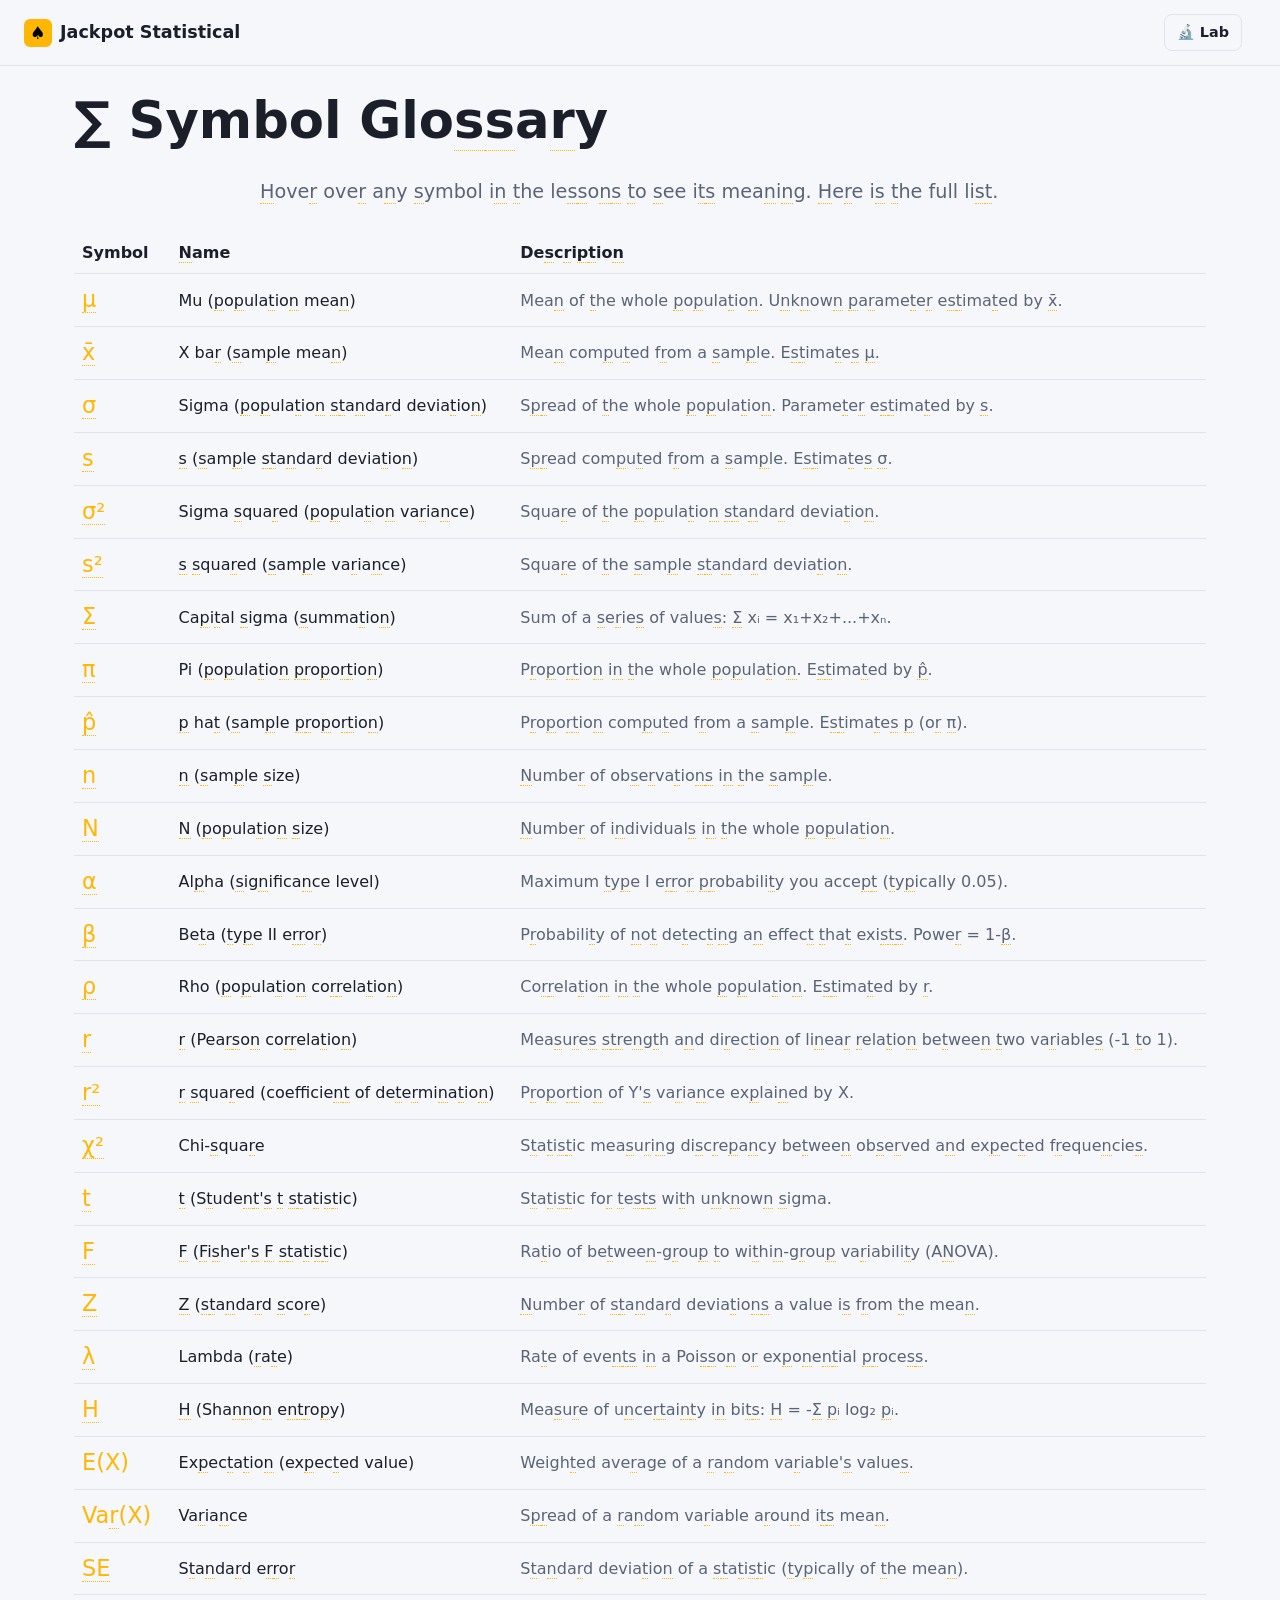
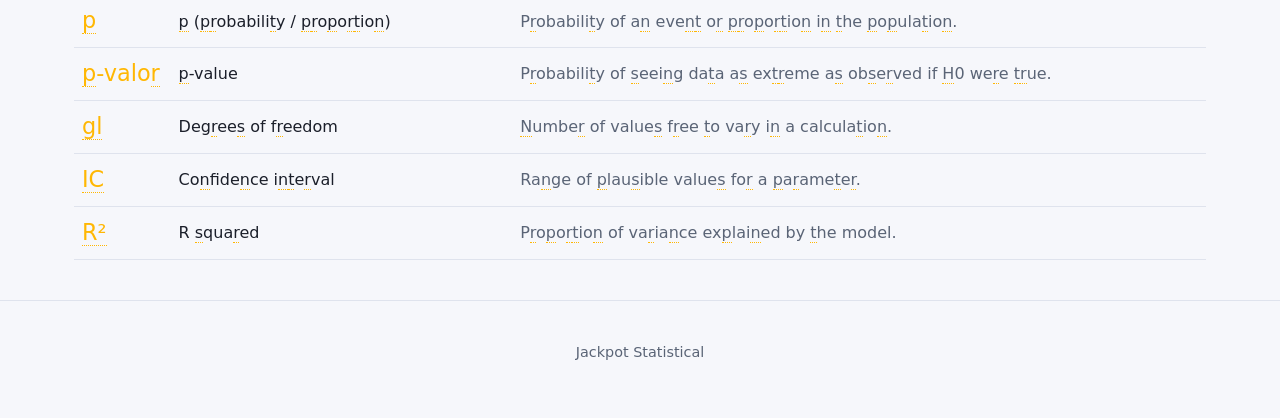
==== en/glosario/index.html @ b57c340f "feat: simbolos interactivos (hover tooltips + glosario), lab completo, polish" ====
<!doctype html>
<html lang="en">
<head>
<meta charset="utf-8">
<meta name="viewport" content="width=device-width, initial-scale=1">
<title>Symbol Glossary · Jackpot Statistical</title>
<meta name="description" content="Interactive glossary of mathematical and statistical symbols.">
<link rel="stylesheet" href="../../assets/css/main.css">
<link rel="stylesheet" href="../../assets/css/lesson.css">
<script>window.SITE_BASE="../../";window.SITE_LANG="en";</script>
</head>
<body>
<header class="site-nav">
  <a class="brand" href="../../en/"><span class="brand-chip">♠</span> Jackpot Statistical</a>
  <nav class="nav-links"><a class="btn btn-ghost btn-sm" href="../../en/lab/">🔬 Lab</a><div id="progress-chip" class="progress-chip"></div></nav>
</header>
<main class="container" style="padding-top:24px">
  <h1>∑ Symbol Glossary</h1>
  <p class="lead">Hover over any symbol in the lessons to see its meaning. Here is the full list.</p>
  <div id="glossary"></div>
</main>
<footer class="site-foot"><p>Jackpot Statistical</p></footer>
<script src="../../assets/js/i18n.js"></script>
<script src="../../assets/js/progress.js"></script>
<script src="../../assets/js/charts.js"></script>
<script src="../../assets/js/gamification.js"></script>
<script src="../../assets/js/quiz.js"></script>
<script src="../../assets/js/diploma.js"></script>
<script src="../../assets/js/symbols.js"></script>
<script>
document.addEventListener("DOMContentLoaded",()=>{
  const g=document.getElementById("glossary");
  const dict=window.Symbols.dict;
  const lang=window.SITE_LANG;
  const table=document.createElement("table");
  table.style.width="100%"; table.style.borderCollapse="collapse";
  let html="<thead><tr><th style='text-align:left;padding:8px;border-bottom:1px solid var(--line)'>Symbol</th><th style='text-align:left;padding:8px;border-bottom:1px solid var(--line)'>Name</th><th style='text-align:left;padding:8px;border-bottom:1px solid var(--line)'>Description</th></tr></thead><tbody>";
  for(const sym in dict){
    const info=dict[sym];
    html+=`<tr><td style='padding:8px;border-bottom:1px solid var(--line);font-size:1.4rem;color:var(--accent)'>${sym}</td><td style='padding:8px;border-bottom:1px solid var(--line)'>${info.name[lang]||info.name.es}</td><td style='padding:8px;border-bottom:1px solid var(--line);color:var(--muted)'>${info.desc[lang]||info.desc.es}</td></tr>`;
  }
  html+="</tbody>";
  table.innerHTML=html;
  g.appendChild(table);
});
</script>
</body>
</html>
---- assets/css/main.css ----
/* === Tokens === */
:root{
  --bg:#0b0d12; --bg-soft:#14171f; --panel:#1a1e29; --panel-2:#212737;
  --line:#2a3042; --text:#e6e9ef; --muted:#9aa3b2; --accent:#ffb703;
  --accent-2:#fb8500; --ok:#34d399; --warn:#fbbf24; --bad:#f87171;
  --casino-red:#ef4444; --casino-black:#111827;
  --radius:14px; --radius-sm:8px; --shadow:0 10px 30px rgba(0,0,0,.35);
  --font:"Inter","Segoe UI",system-ui,-apple-system,sans-serif;
  --mono:"JetBrains Mono","Consolas",monospace;
  --max:1180px; --gutter:24px;
}
:root[data-theme="light"]{
  --bg:#f6f7fb; --bg-soft:#ffffff; --panel:#ffffff; --panel-2:#f0f2f8;
  --line:#dfe3ed; --text:#1b1f2a; --muted:#5a6476; --shadow:0 10px 30px rgba(0,0,0,.08);
}
@media (prefers-color-scheme: light){ :root:not([data-theme="dark"]){ --bg:#f6f7fb;--bg-soft:#fff;--panel:#fff;--panel-2:#f0f2f8;--line:#dfe3ed;--text:#1b1f2a;--muted:#5a6476;--shadow:0 10px 30px rgba(0,0,0,.08);} }

*{box-sizing:border-box}
html,body{margin:0;padding:0}
body{font-family:var(--font);color:var(--text);background:var(--bg);line-height:1.6;min-height:100vh}
a{color:var(--accent);text-decoration:none}
a:hover{text-decoration:underline}
img{max-width:100%;height:auto}
.container{width:100%;max-width:var(--max);margin:0 auto;padding:0 var(--gutter)}
h1,h2,h3{line-height:1.2;margin:0 0 .5em}
h1{font-size:clamp(2rem,4vw,3.2rem)}
h2{font-size:clamp(1.4rem,2.6vw,2rem)}
h3{font-size:1.2rem}
p{margin:0 0 1em}
ul,ol{padding-left:1.4em;margin:0 0 1em}
code{font-family:var(--mono);background:var(--panel-2);padding:2px 6px;border-radius:4px;font-size:.9em}

/* === Nav === */
.site-nav{display:flex;align-items:center;justify-content:space-between;padding:14px var(--gutter);position:sticky;top:0;z-index:50;background:color-mix(in srgb,var(--bg) 80%,transparent);backdrop-filter:blur(8px);border-bottom:1px solid var(--line)}
.brand{color:var(--text);font-weight:800;font-size:1.1rem;display:flex;align-items:center;gap:8px}
.brand:hover{text-decoration:none}
.brand-chip{display:inline-grid;place-items:center;width:28px;height:28px;border-radius:6px;background:var(--accent);color:#000;font-weight:900}
.nav-links{display:flex;gap:14px;align-items:center}
.lang-switch{display:flex;gap:8px}

/* === Buttons === */
.btn{display:inline-block;padding:10px 18px;border-radius:var(--radius-sm);font-weight:700;border:1px solid var(--line);cursor:pointer;transition:.15s transform,.15s background}
.btn:hover{text-decoration:none;transform:translateY(-1px)}
.btn-primary{background:var(--accent);color:#0b0d12;border-color:var(--accent)}
.btn-primary:hover{background:var(--accent-2)}
.btn-ghost{background:transparent;color:var(--text)}
.btn-lg{padding:14px 26px;font-size:1.1rem}
.btn-sm{padding:6px 12px;font-size:.9rem}

/* === Hero / landing === */
.landing .hero{text-align:center;padding:80px var(--gutter) 60px;max-width:900px;margin:0 auto}
.kicker{color:var(--muted);font-size:.85rem;letter-spacing:.12em;text-transform:uppercase;margin-bottom:12px}
.accent{color:var(--accent)}
.lead{font-size:1.2rem;color:var(--muted);max-width:760px;margin:0 auto 24px}
.hero-cta{display:flex;gap:12px;justify-content:center;flex-wrap:wrap;margin-bottom:12px}
.fineprint{color:var(--muted);font-size:.85rem;font-style:italic;margin-top:12px}
.cards{display:grid;grid-template-columns:repeat(auto-fit,minmax(280px,1fr));gap:20px;max-width:var(--max);margin:0 auto;padding:0 var(--gutter) 60px}
.card{background:var(--panel);border:1px solid var(--line);border-radius:var(--radius);padding:24px;box-shadow:var(--shadow);display:flex;flex-direction:column;gap:8px}
.card-num{font-family:var(--mono);color:var(--accent);font-weight:900;font-size:1.6rem}
.card .tag{color:var(--muted);font-style:italic;margin:0}
.card .meta{color:var(--muted);font-size:.85rem;margin-top:auto}
.card .btn{align-self:flex-start;margin-top:8px}
.how{max-width:900px;margin:0 auto;padding:40px var(--gutter) 60px}
.steps{counter-reset:s;list-style:none;padding:0}
.steps li{counter-increment:s;padding-left:40px;position:relative;margin-bottom:14px}
.steps li::before{content:counter(s);position:absolute;left:0;top:0;width:28px;height:28px;border-radius:50%;background:var(--accent);color:#000;font-weight:900;display:grid;place-items:center;font-size:.85rem}

/* === Progress chip === */
.progress-chip{display:flex;gap:10px;align-items:center;font-size:.9rem;color:var(--muted)}
.progress-bar{width:100%;height:8px;background:var(--panel-2);border-radius:999px;overflow:hidden;margin:8px 0}
.progress-fill{height:100%;background:linear-gradient(90deg,var(--accent),var(--accent-2));border-radius:999px;transition:width .4s ease}
.level-up{animation:levelup .6s ease-out}
@keyframes levelup{0%{transform:scale(.8);opacity:0}60%{transform:scale(1.05)}100%{transform:scale(1);opacity:1}}
.chip{background:var(--panel);border:1px solid var(--line);padding:4px 10px;border-radius:999px;display:flex;align-items:center;gap:6px}
.chip b{color:var(--accent)}

/* === Footer === */
.site-foot{text-align:center;padding:40px var(--gutter);color:var(--muted);font-size:.9rem;border-top:1px solid var(--line);margin-top:40px}

/* === Utilities === */
.hidden{display:none !important}
.sr-only{position:absolute;width:1px;height:1px;padding:0;margin:-1px;overflow:hidden;clip:rect(0,0,0,0);border:0}
@media (prefers-reduced-motion: reduce){*{animation:none !important;transition:none !important}}
---- assets/css/lesson.css ----
/* === Lesson layout === */
.lesson-wrap{display:grid;grid-template-columns:260px 1fr;gap:30px;max-width:var(--max);margin:0 auto;padding:24px var(--gutter) 60px}
@media (max-width:900px){.lesson-wrap{grid-template-columns:1fr}}
.toc{position:sticky;top:70px;height:fit-content;background:var(--panel);border:1px solid var(--line);border-radius:var(--radius);padding:16px}
.toc h4{margin:0 0 8px;font-size:.85rem;text-transform:uppercase;color:var(--muted)}
.toc ul{list-style:none;padding:0;margin:0}
.toc li{padding:6px 0;border-bottom:1px solid var(--line)}
.toc li:last-child{border-bottom:none}
.toc a{color:var(--text);font-size:.9rem}
.toc a.active{color:var(--accent);font-weight:700}

.lesson-main h1{margin-bottom:6px}
.lesson-meta{color:var(--muted);font-size:.9rem;margin-bottom:18px}
.block{background:var(--panel);border:1px solid var(--line);border-radius:var(--radius);padding:22px;margin-bottom:18px}
.block h2{font-size:1.15rem;border-bottom:1px solid var(--line);padding-bottom:8px;margin-bottom:12px}
.block .label{display:inline-block;font-size:.75rem;font-weight:800;text-transform:uppercase;letter-spacing:.08em;color:var(--accent);margin-bottom:8px}

/* === Prose / LaTeX === */
.prose p{margin:0 0 1em}
.prose ul,.prose ol{margin:0 0 1em}
.formula{display:block;background:var(--panel-2);border-left:3px solid var(--accent);padding:12px 16px;margin:12px 0;border-radius:0 var(--radius-sm) var(--radius-sm) 0;overflow-x:auto;font-family:var(--mono)}
.formula .name{color:var(--muted);font-size:.85rem;margin-bottom:4px;display:block}

/* === Blueprint === */
.blueprint{counter-reset:step}
.bp-step{display:grid;grid-template-columns:32px 1fr 120px;gap:12px;align-items:start;padding:12px 0;border-bottom:1px solid var(--line)}
.bp-step:last-child{border-bottom:none}
.bp-num{width:28px;height:28px;border-radius:50%;background:var(--accent);color:#000;font-weight:900;display:grid;place-items:center}
.bp-prompt{font-weight:600;margin-bottom:6px}
.bp-hint{color:var(--muted);font-size:.85rem;font-style:italic;margin-top:4px}
.bp-input{width:100%;padding:8px 10px;border:1px solid var(--line);border-radius:var(--radius-sm);background:var(--bg);color:var(--text);font-family:var(--mono)}
.bp-input.ok{border-color:var(--ok)}
.bp-input.bad{border-color:var(--bad)}
.bp-actions{display:flex;gap:8px;margin-top:12px;flex-wrap:wrap}

/* === Quiz === */
.quiz-item{background:var(--panel-2);border:1px solid var(--line);border-radius:var(--radius);padding:18px;margin-bottom:14px}
.quiz-item .q-prompt{font-weight:700;margin-bottom:10px}
.quiz-item .q-latex{margin-bottom:10px;overflow-x:auto}
.choices{display:flex;flex-direction:column;gap:8px}
.choice{display:flex;align-items:center;gap:10px;padding:10px 12px;border:1px solid var(--line);border-radius:var(--radius-sm);cursor:pointer;background:var(--panel)}
.choice:hover{border-color:var(--accent)}
.choice input{accent-color:var(--accent)}
.choice.correct{border-color:var(--ok);background:color-mix(in srgb,var(--ok) 15%,transparent)}
.choice.wrong{border-color:var(--bad);background:color-mix(in srgb,var(--bad) 15%,transparent)}
.choice.locked{pointer-events:none;opacity:.9}
.numeric-input{display:flex;gap:8px;align-items:center}
.numeric-input input{flex:1;padding:10px;border:1px solid var(--line);border-radius:var(--radius-sm);background:var(--bg);color:var(--text);font-family:var(--mono)}
.feedback{margin-top:10px;padding:10px 12px;border-radius:var(--radius-sm);font-size:.9rem}
.feedback.ok{background:color-mix(in srgb,var(--ok) 15%,transparent);border:1px solid var(--ok);color:var(--ok)}
.feedback.bad{background:color-mix(in srgb,var(--bad) 15%,transparent);border:1px solid var(--bad);color:var(--bad)}
.feedback .sol{margin-top:6px;color:var(--text);font-size:.88rem}
.quiz-actions{display:flex;gap:10px;margin-top:14px;flex-wrap:wrap;align-items:center}
.score-line{font-weight:700;color:var(--accent)}

/* === Gamification visuals === */
.jackpot{animation:shake .4s ease-in-out 2}
@keyframes shake{0%,100%{transform:translateX(0)}25%{transform:translateX(-4px)}75%{transform:translateX(4px)}}
.confetti-canvas{position:fixed;inset:0;pointer-events:none;z-index:9999}
.badge{display:inline-block;padding:4px 10px;border-radius:999px;background:var(--panel-2);border:1px solid var(--line);font-size:.8rem;margin:4px}
.badge.earned{background:var(--accent);color:#000;border-color:var(--accent)}
.level-banner{background:linear-gradient(135deg,var(--accent),var(--accent-2));color:#000;padding:12px 18px;border-radius:var(--radius);font-weight:800;margin-bottom:14px}

/* === Charts (SVG) === */
.chart{width:100%;max-width:480px;margin:8px auto;display:block}
.chart text{fill:var(--text);font-size:11px;font-family:var(--font)}
.chart .axis{stroke:var(--muted);stroke-width:1}
.chart .bar{fill:var(--accent)}
.chart .curve{stroke:var(--accent);stroke-width:2;fill:none}
.chart .point{fill:var(--accent)}

/* === Misc === */
.trap{background:color-mix(in srgb,var(--bad) 12%,transparent);border:1px solid var(--bad);border-radius:var(--radius);padding:14px 18px}
.trap h3{color:var(--bad);margin:0 0 6px}
.review-box{background:var(--bg-soft);border:1px dashed var(--line);border-radius:var(--radius);padding:14px 18px}
.review-box h3{font-size:1rem;margin:0 0 8px}
.breadcrumb{color:var(--muted);font-size:.85rem;margin-bottom:10px}
.breadcrumb a{color:var(--muted)}
.next-lesson{display:flex;justify-content:space-between;align-items:center;gap:12px;padding:14px 18px;background:var(--panel);border:1px solid var(--line);border-radius:var(--radius);margin-top:18px}
.next-lesson a{font-weight:700}
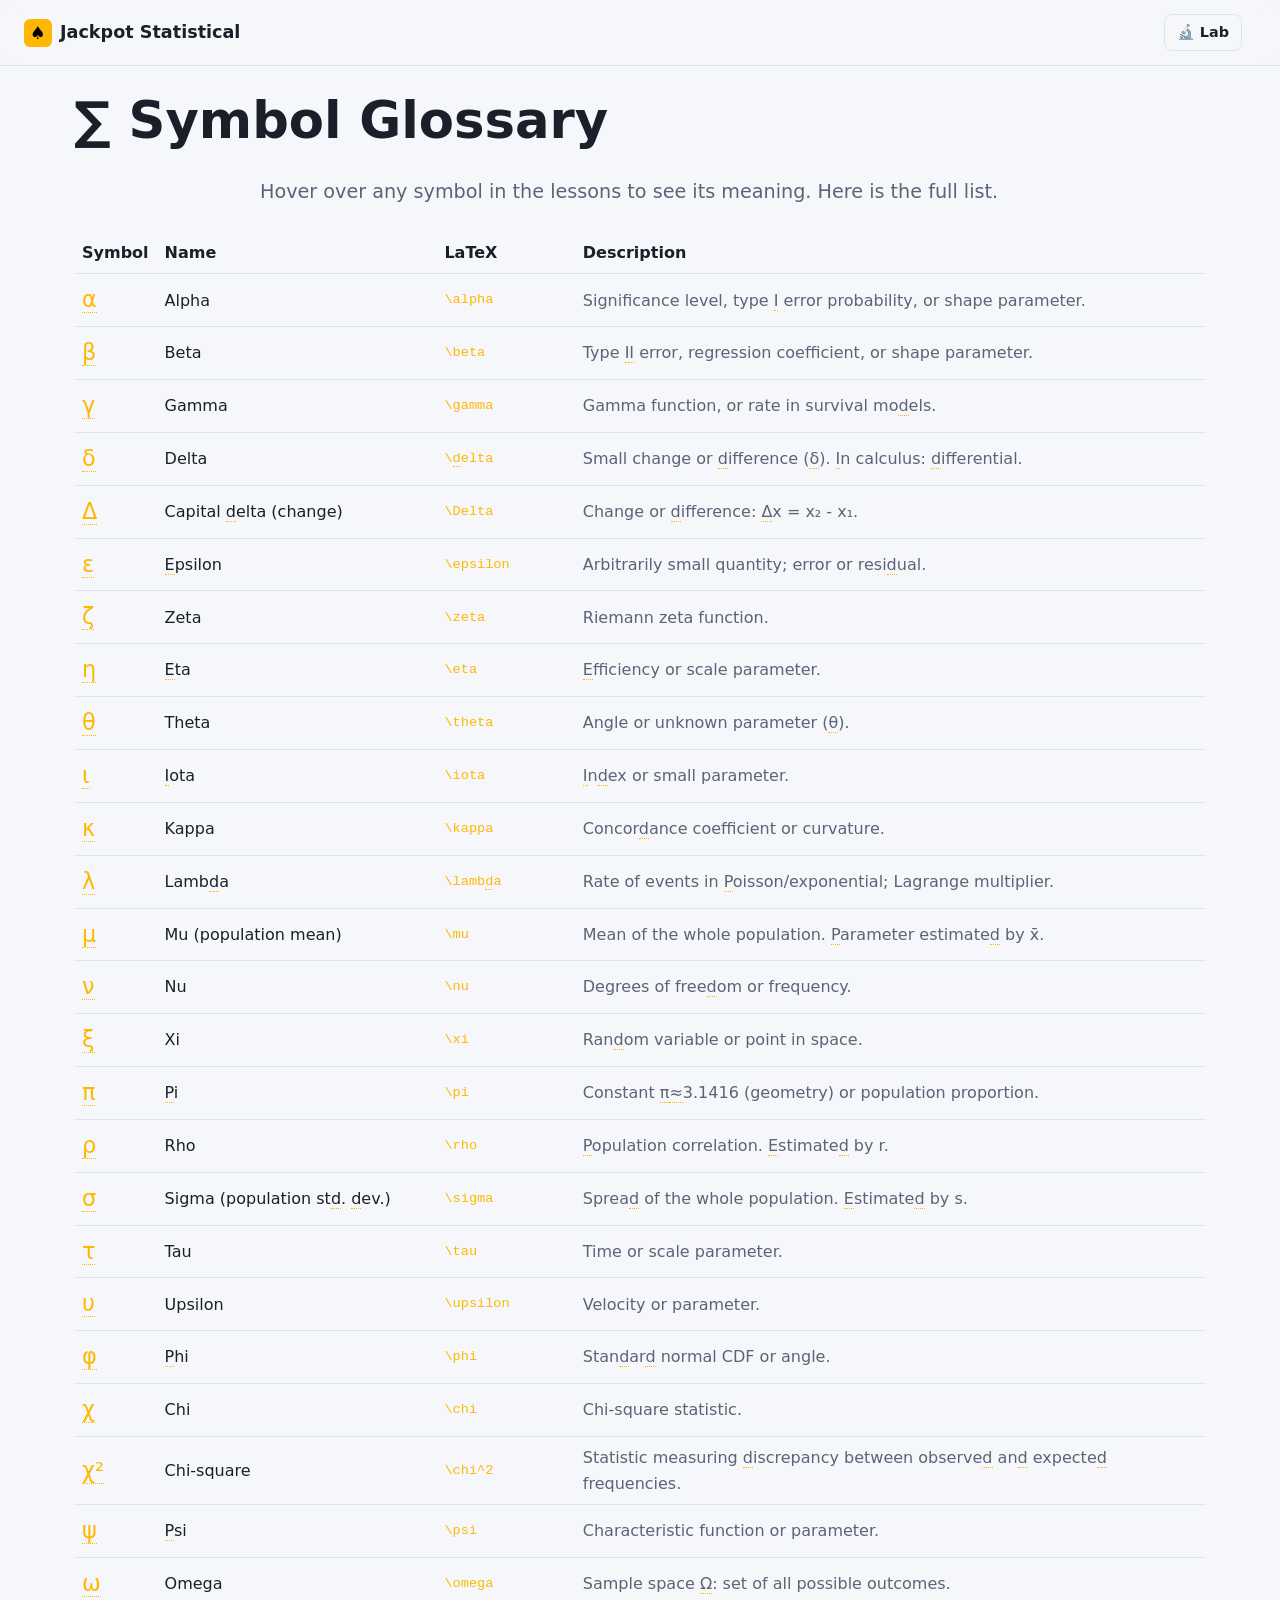
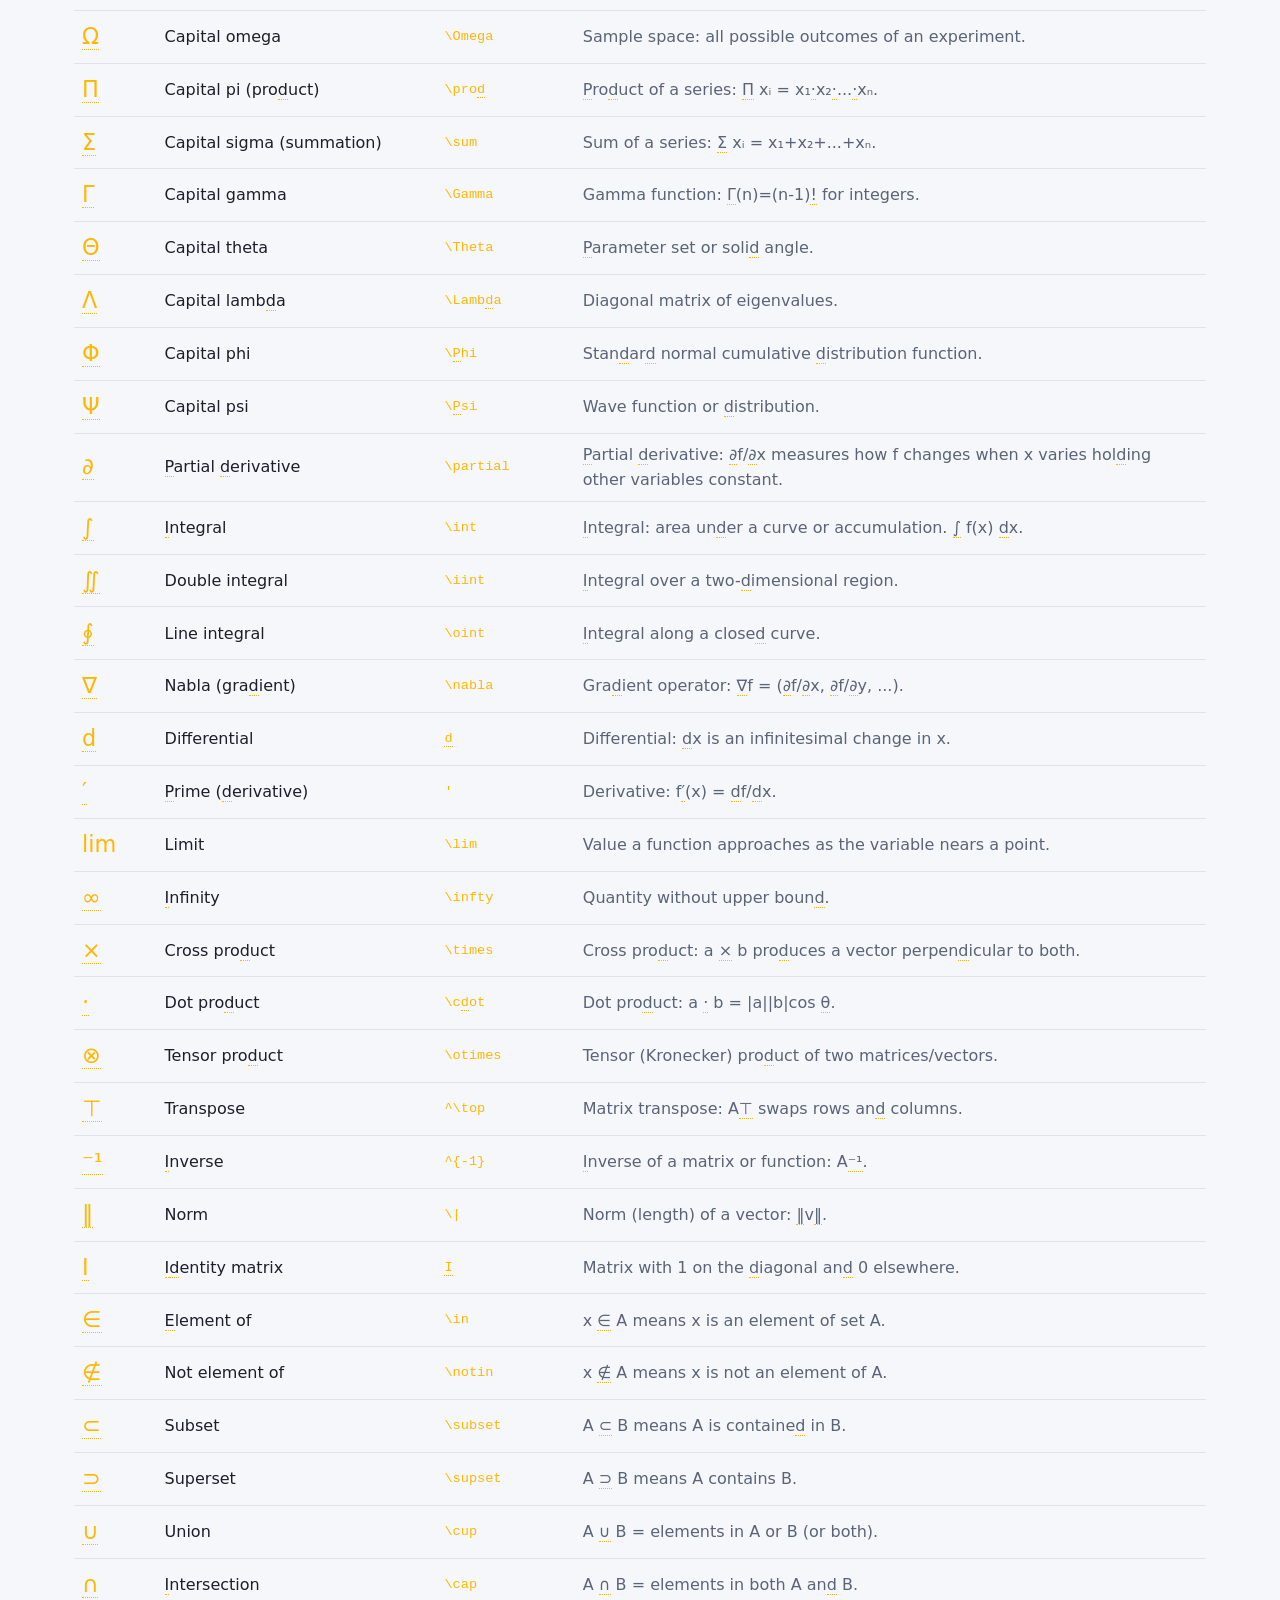
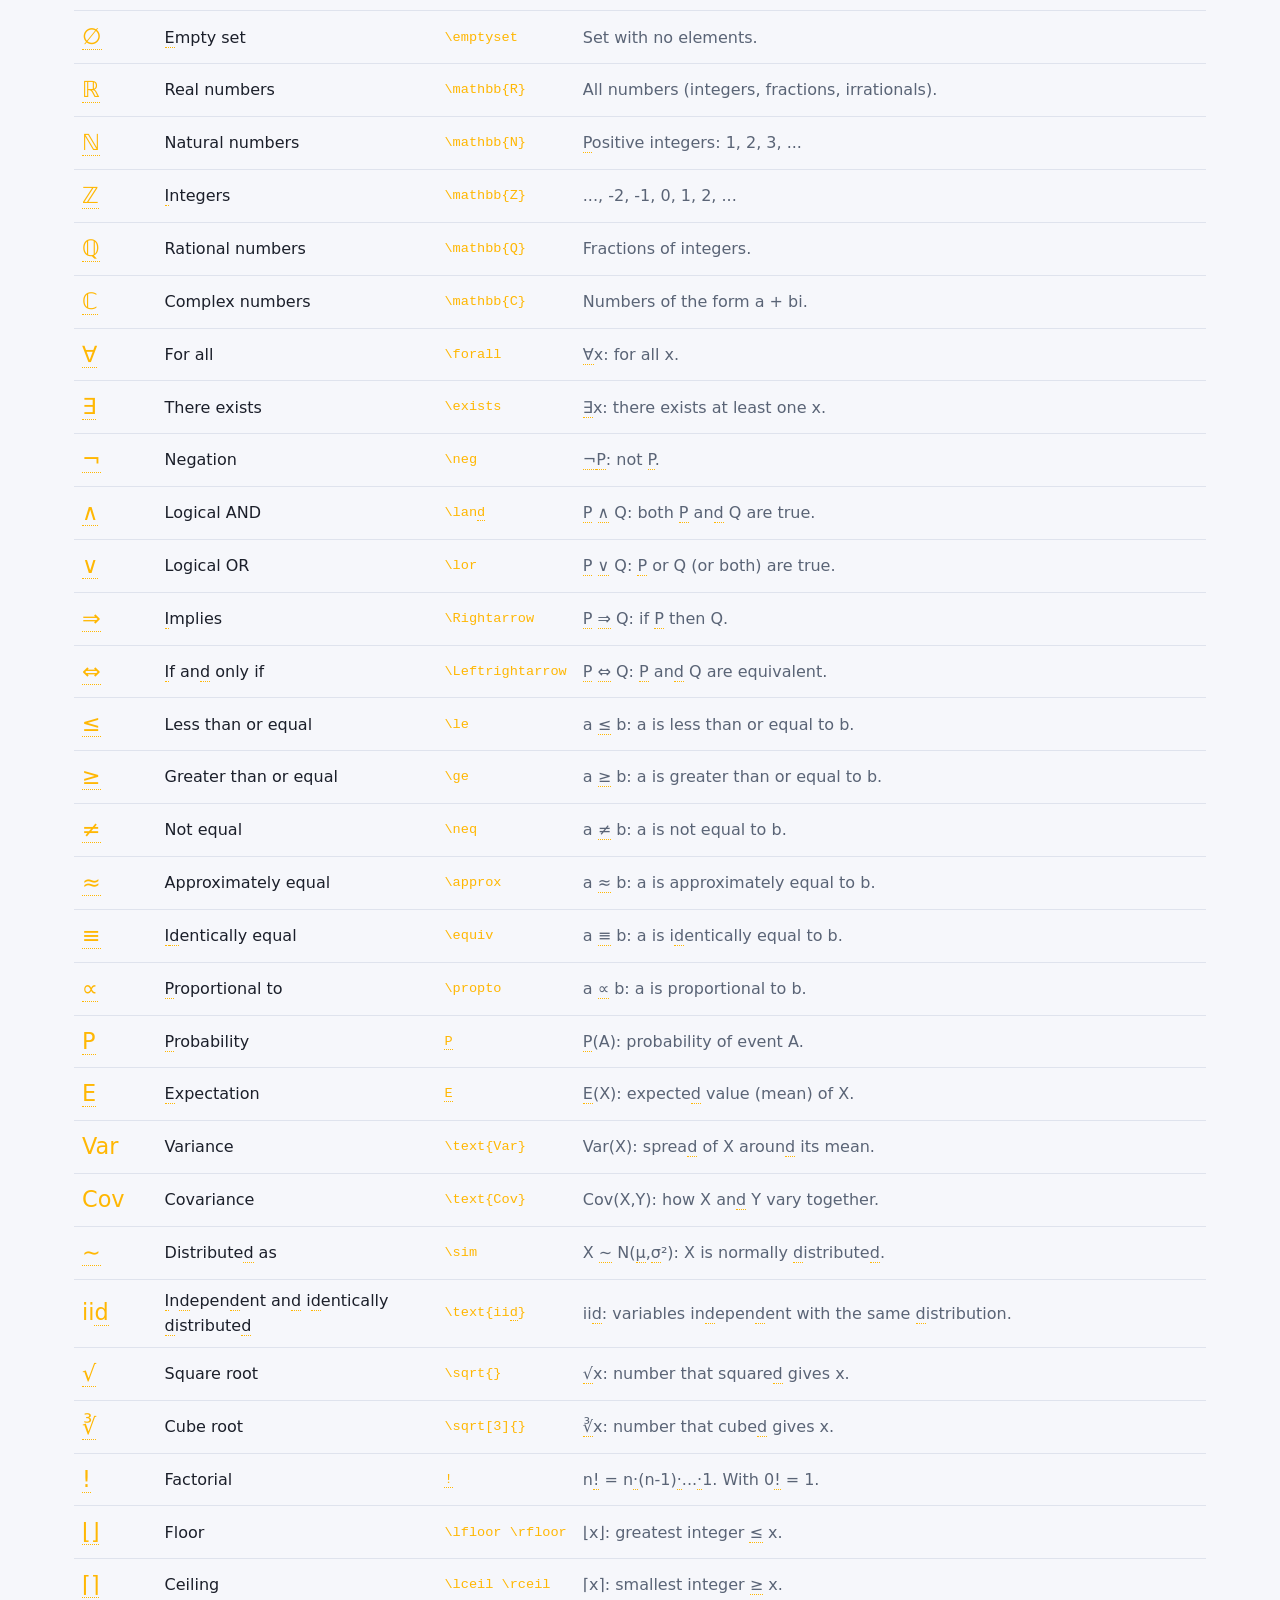
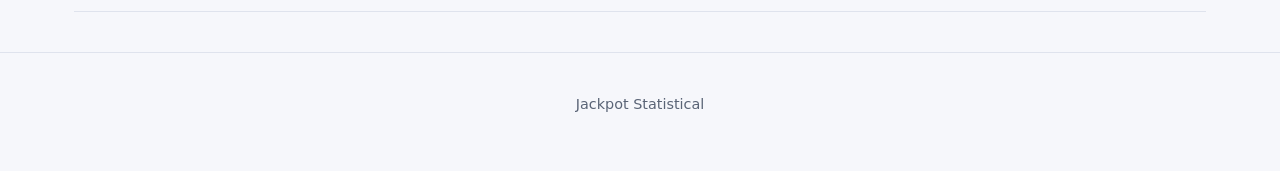
==== commit 0634c04d: "feat: glosario interactivo de 30+ simbolos matematicos con hover tooltips" ====
--- a/en/glosario/index.html
+++ b/en/glosario/index.html
@@ -34,10 +34,10 @@
   const lang=window.SITE_LANG;
   const table=document.createElement("table");
   table.style.width="100%"; table.style.borderCollapse="collapse";
-  let html="<thead><tr><th style='text-align:left;padding:8px;border-bottom:1px solid var(--line)'>Symbol</th><th style='text-align:left;padding:8px;border-bottom:1px solid var(--line)'>Name</th><th style='text-align:left;padding:8px;border-bottom:1px solid var(--line)'>Description</th></tr></thead><tbody>";
+  let html="<thead><tr><th style='text-align:left;padding:8px;border-bottom:1px solid var(--line)'>Symbol</th><th style='text-align:left;padding:8px;border-bottom:1px solid var(--line)'>Name</th><th style='text-align:left;padding:8px;border-bottom:1px solid var(--line)'>LaTeX</th><th style='text-align:left;padding:8px;border-bottom:1px solid var(--line)'>Description</th></tr></thead><tbody>";
   for(const sym in dict){
     const info=dict[sym];
-    html+=`<tr><td style='padding:8px;border-bottom:1px solid var(--line);font-size:1.4rem;color:var(--accent)'>${sym}</td><td style='padding:8px;border-bottom:1px solid var(--line)'>${info.name[lang]||info.name.es}</td><td style='padding:8px;border-bottom:1px solid var(--line);color:var(--muted)'>${info.desc[lang]||info.desc.es}</td></tr>`;
+    html+=`<tr><td style='padding:8px;border-bottom:1px solid var(--line);font-size:1.4rem;color:var(--accent)'>${sym}</td><td style='padding:8px;border-bottom:1px solid var(--line)'>${info.name[lang]||info.name.es}</td><td style='padding:8px;border-bottom:1px solid var(--line);font-family:var(--mono);color:var(--accent);font-size:.85rem'>${info.latex}</td><td style='padding:8px;border-bottom:1px solid var(--line);color:var(--muted)'>${info.desc[lang]||info.desc.es}</td></tr>`;
   }
   html+="</tbody>";
   table.innerHTML=html;
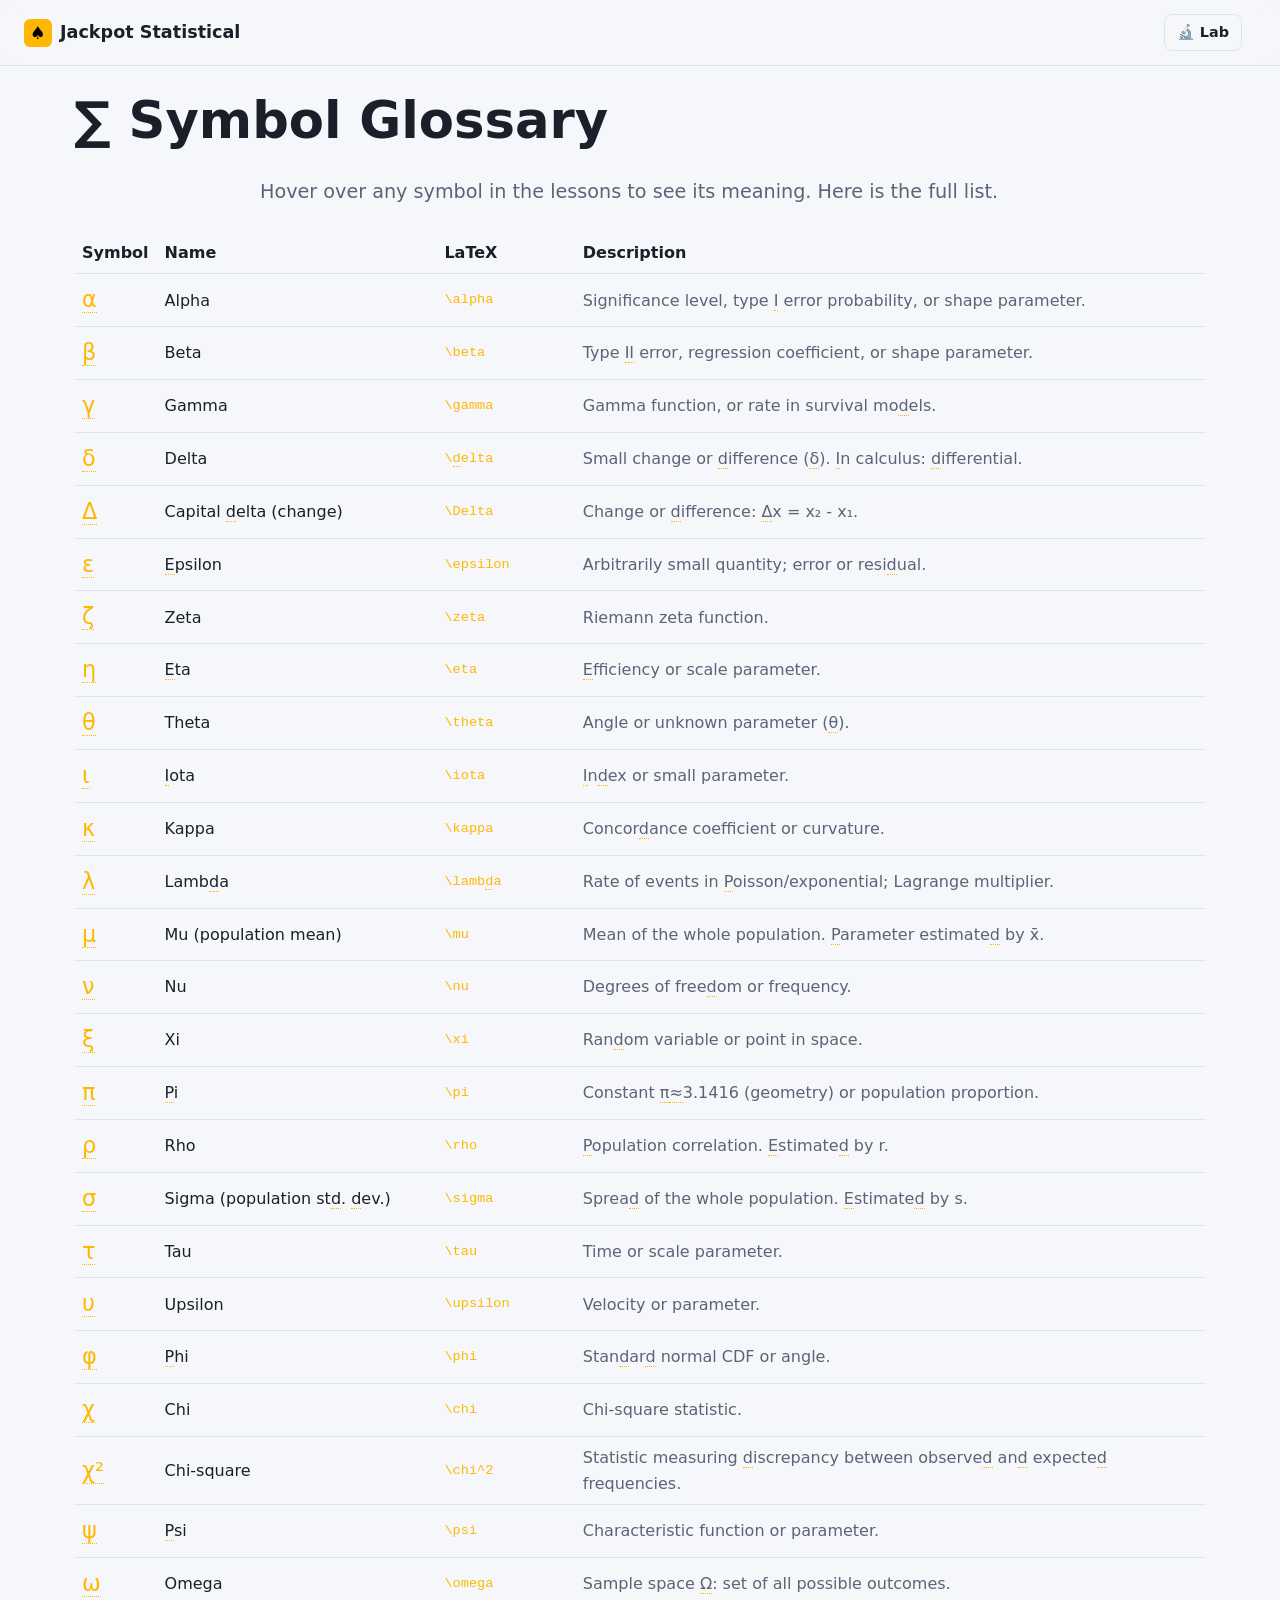
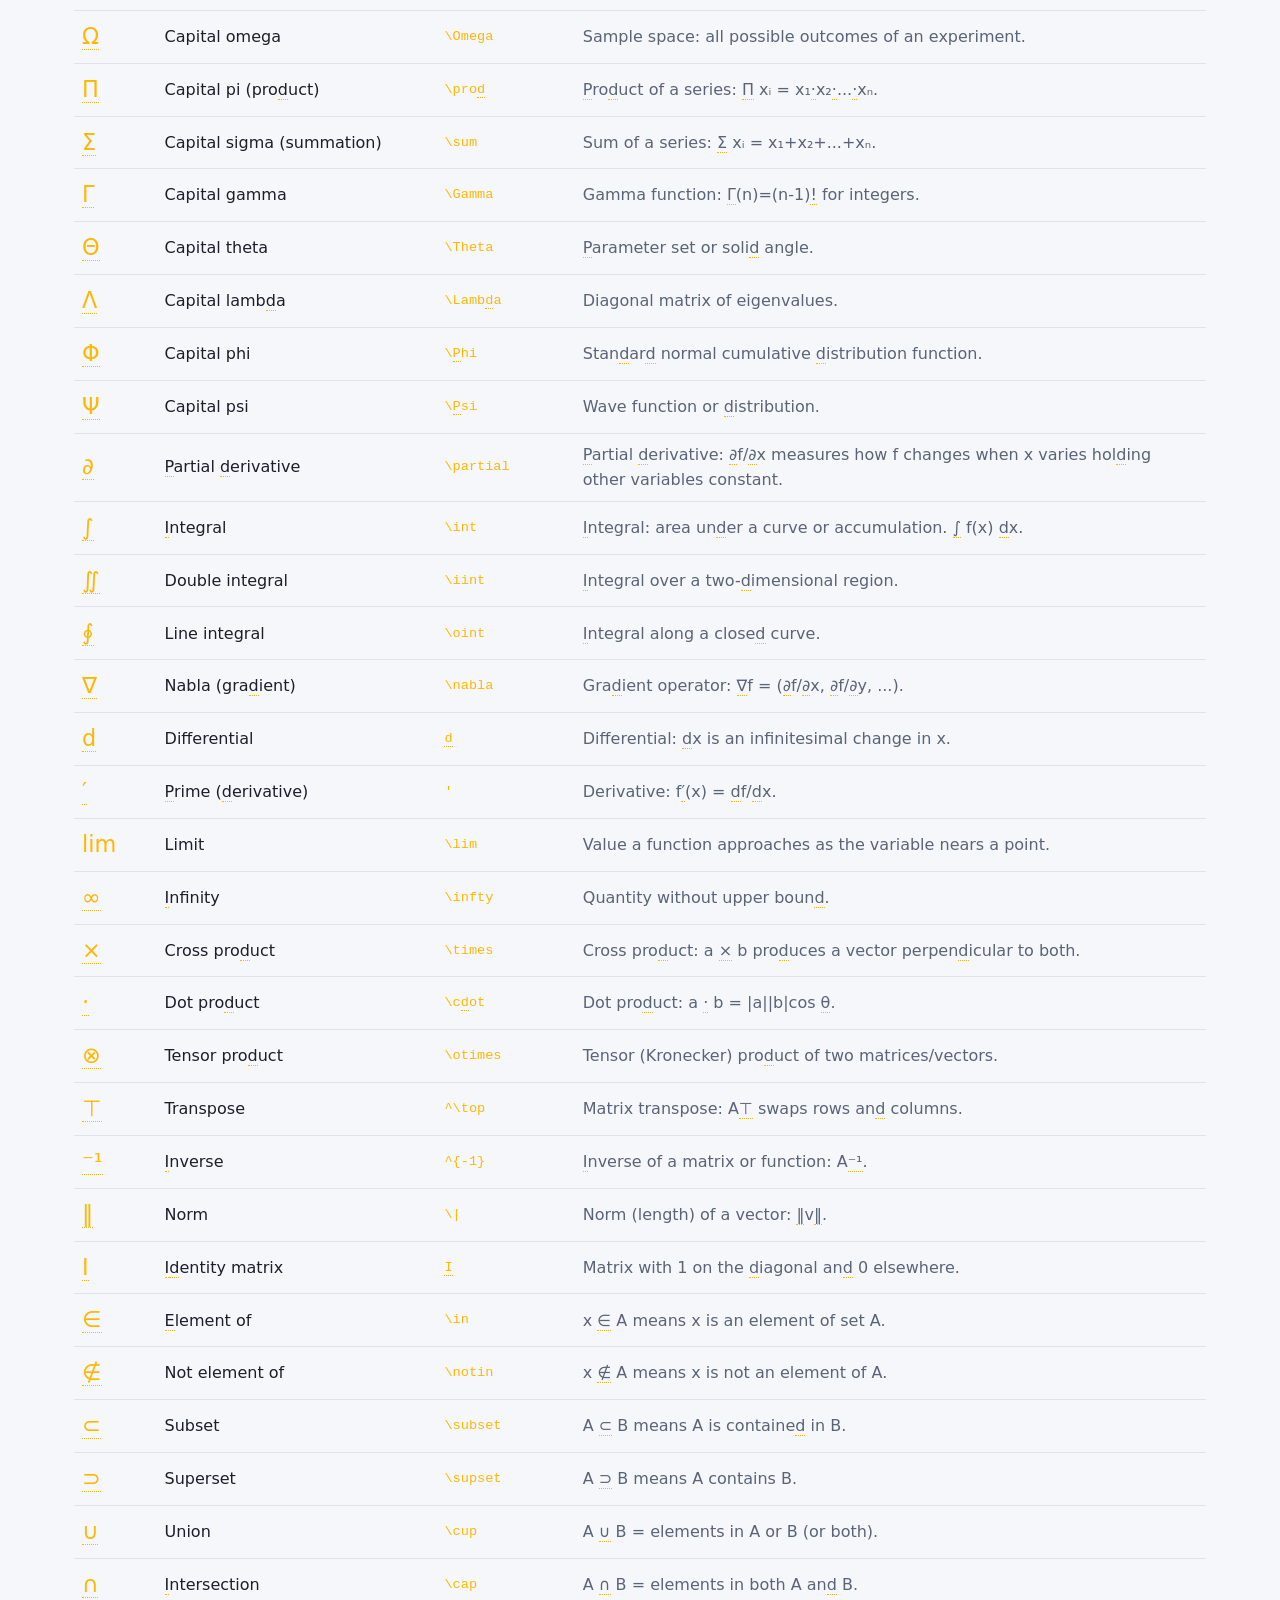
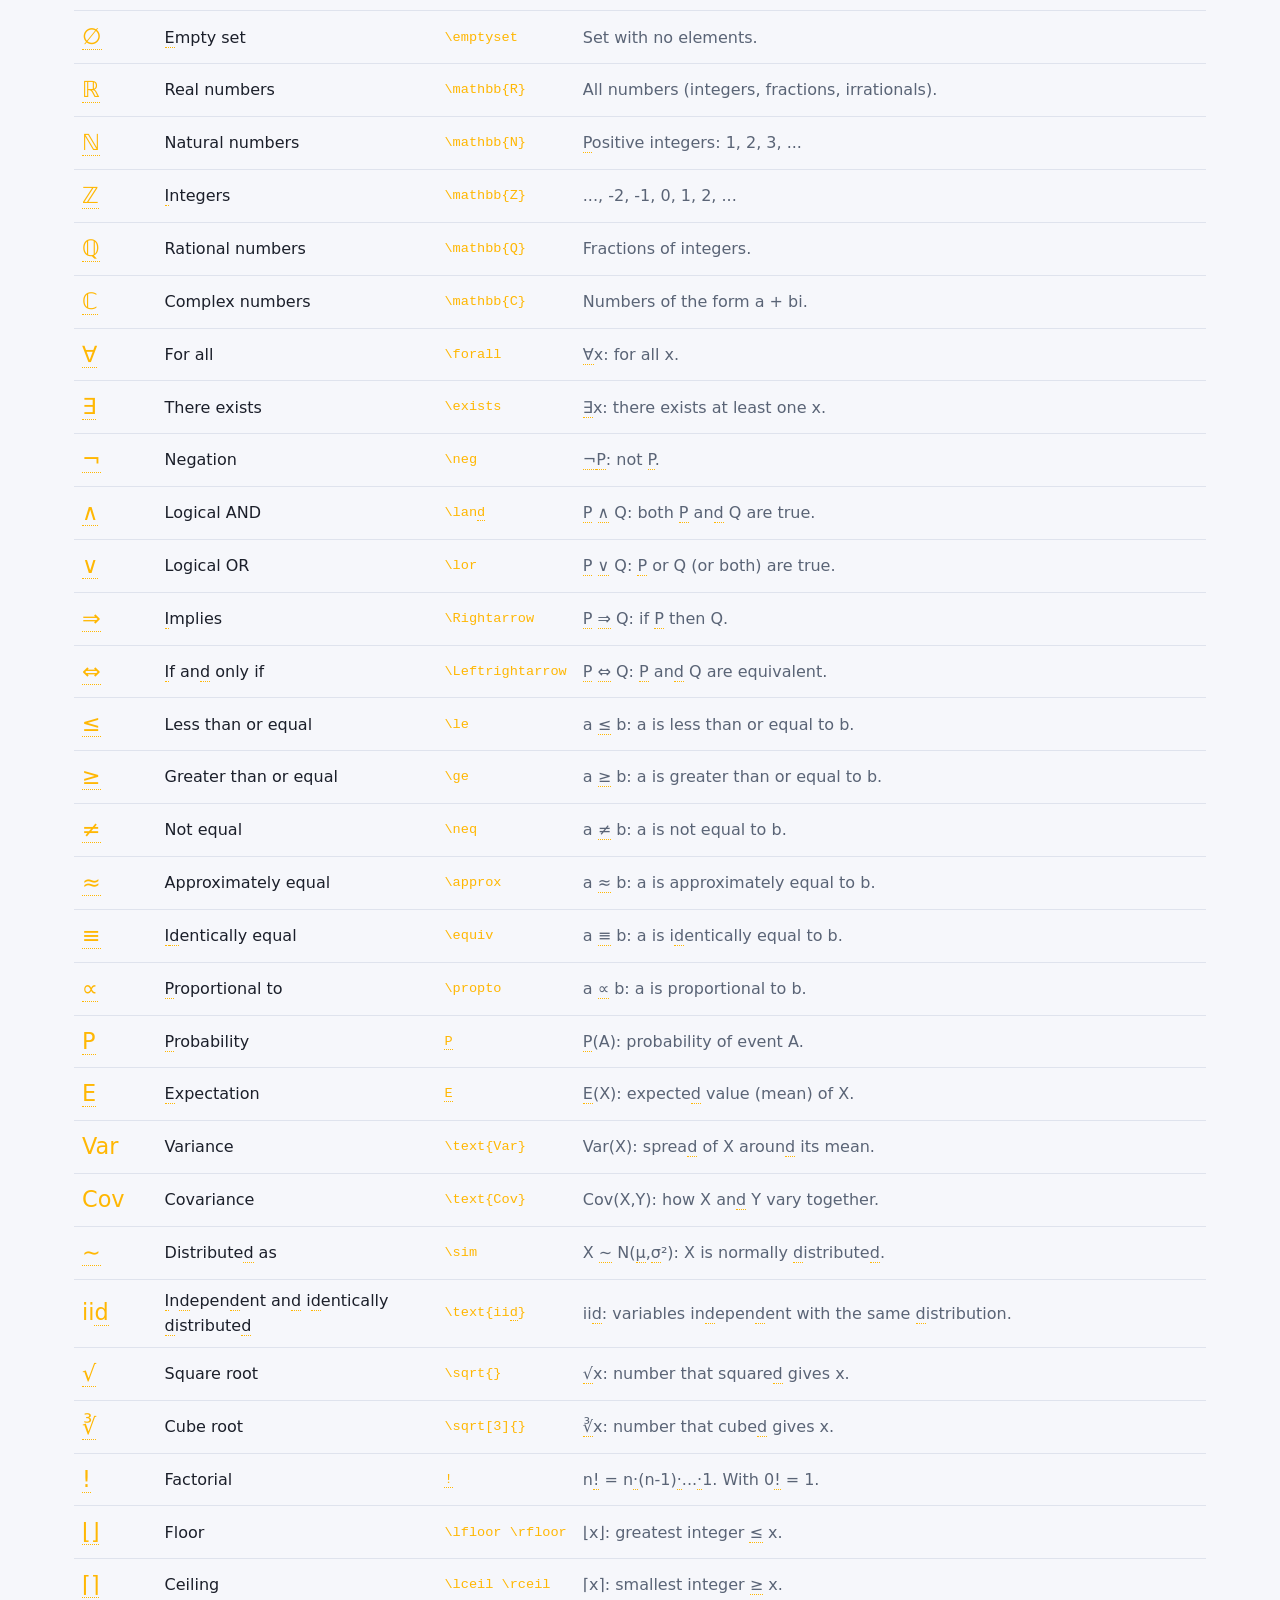
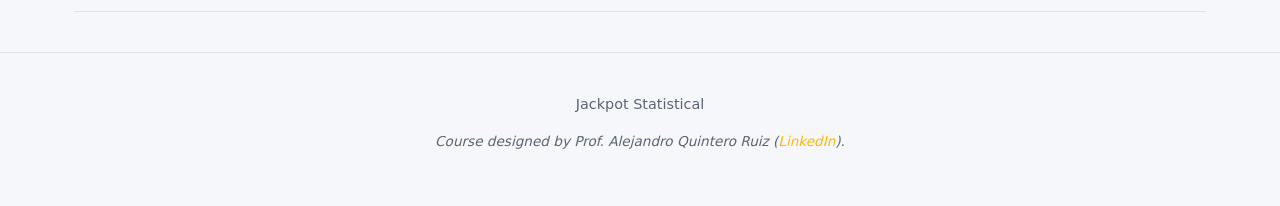
==== commit 6d8b2c55: "feat: atribucion discreta al Prof. Alejandro Quintero Ruiz (autor del curso)" ====
--- a/en/glosario/index.html
+++ b/en/glosario/index.html
@@ -19,7 +19,7 @@
   <p class="lead">Hover over any symbol in the lessons to see its meaning. Here is the full list.</p>
   <div id="glossary"></div>
 </main>
-<footer class="site-foot"><p>Jackpot Statistical</p></footer>
+<footer class="site-foot"><p>Jackpot Statistical</p><p class="fineprint">Course designed by Prof. Alejandro Quintero Ruiz (<a href="https://www.linkedin.com/in/alejandroquinteroruiz/" target="_blank" rel="noopener">LinkedIn</a>).</p></footer>
 <script src="../../assets/js/i18n.js"></script>
 <script src="../../assets/js/progress.js"></script>
 <script src="../../assets/js/charts.js"></script>
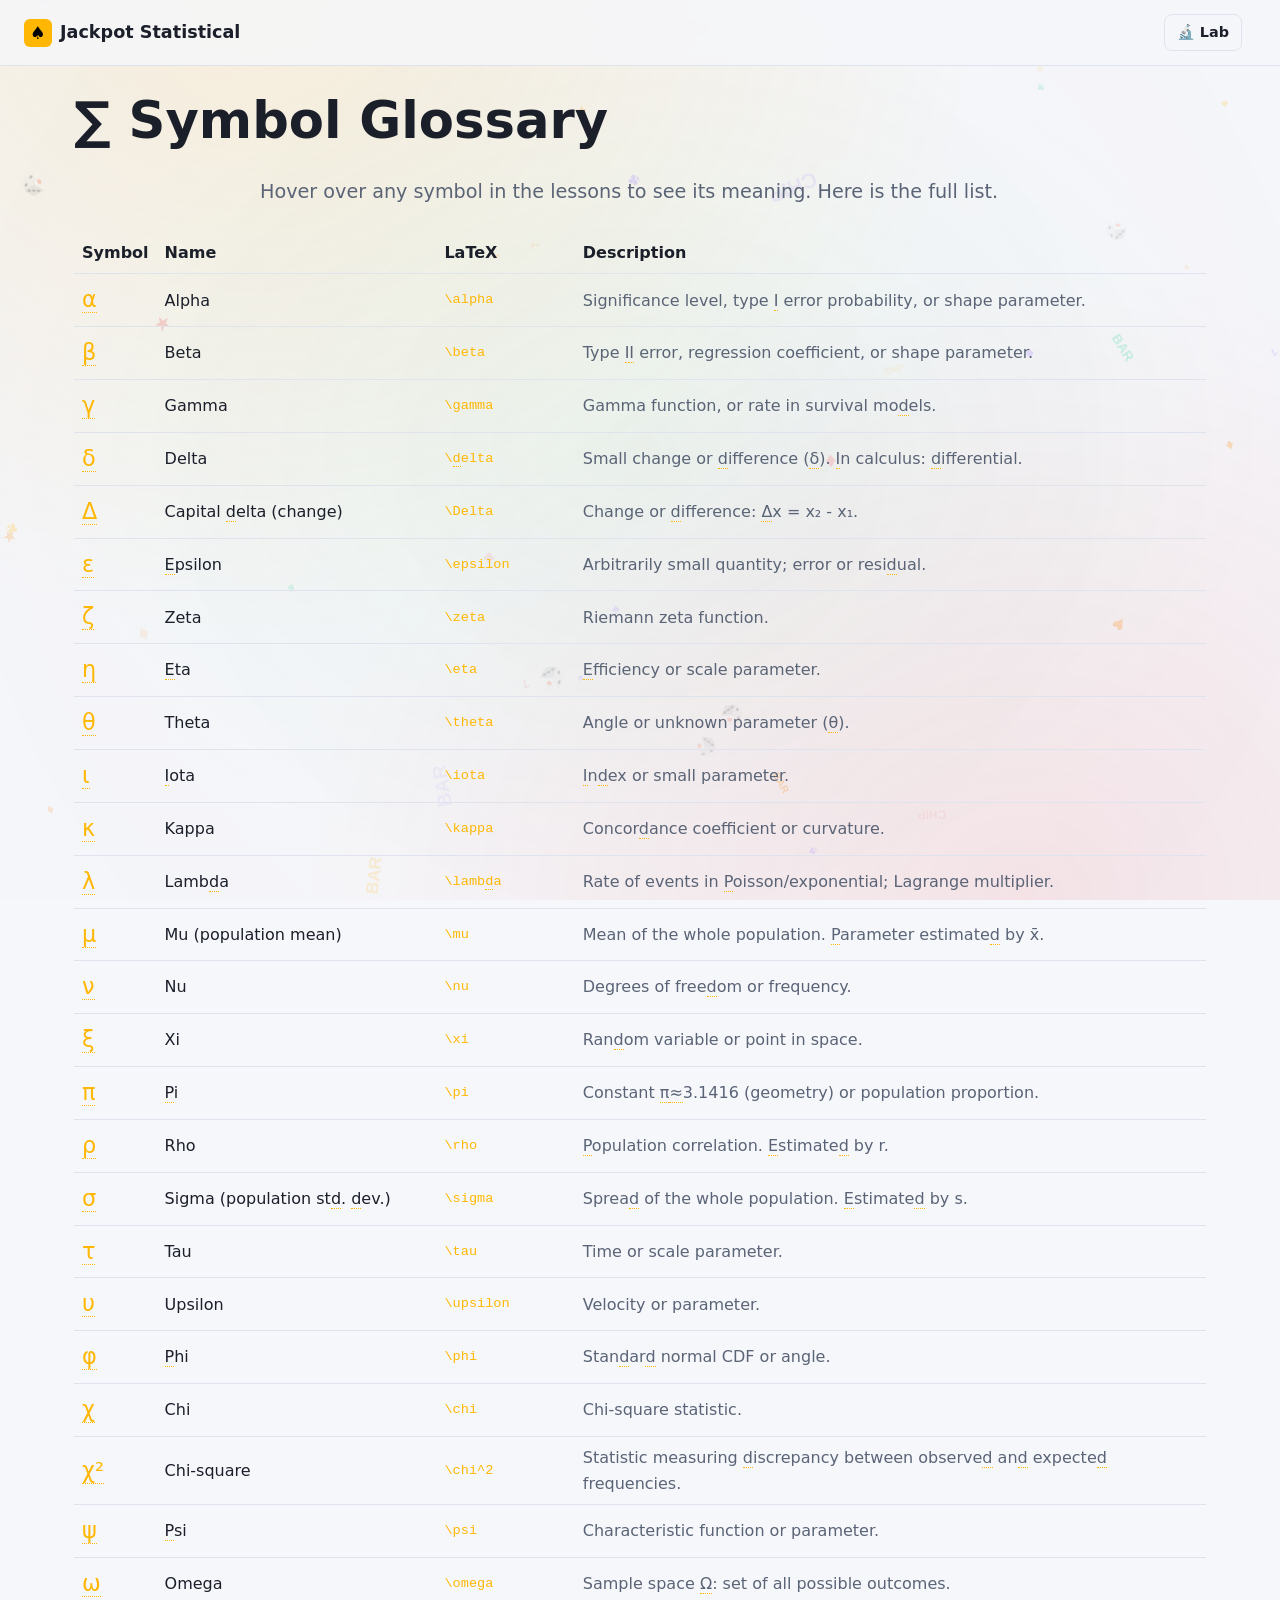
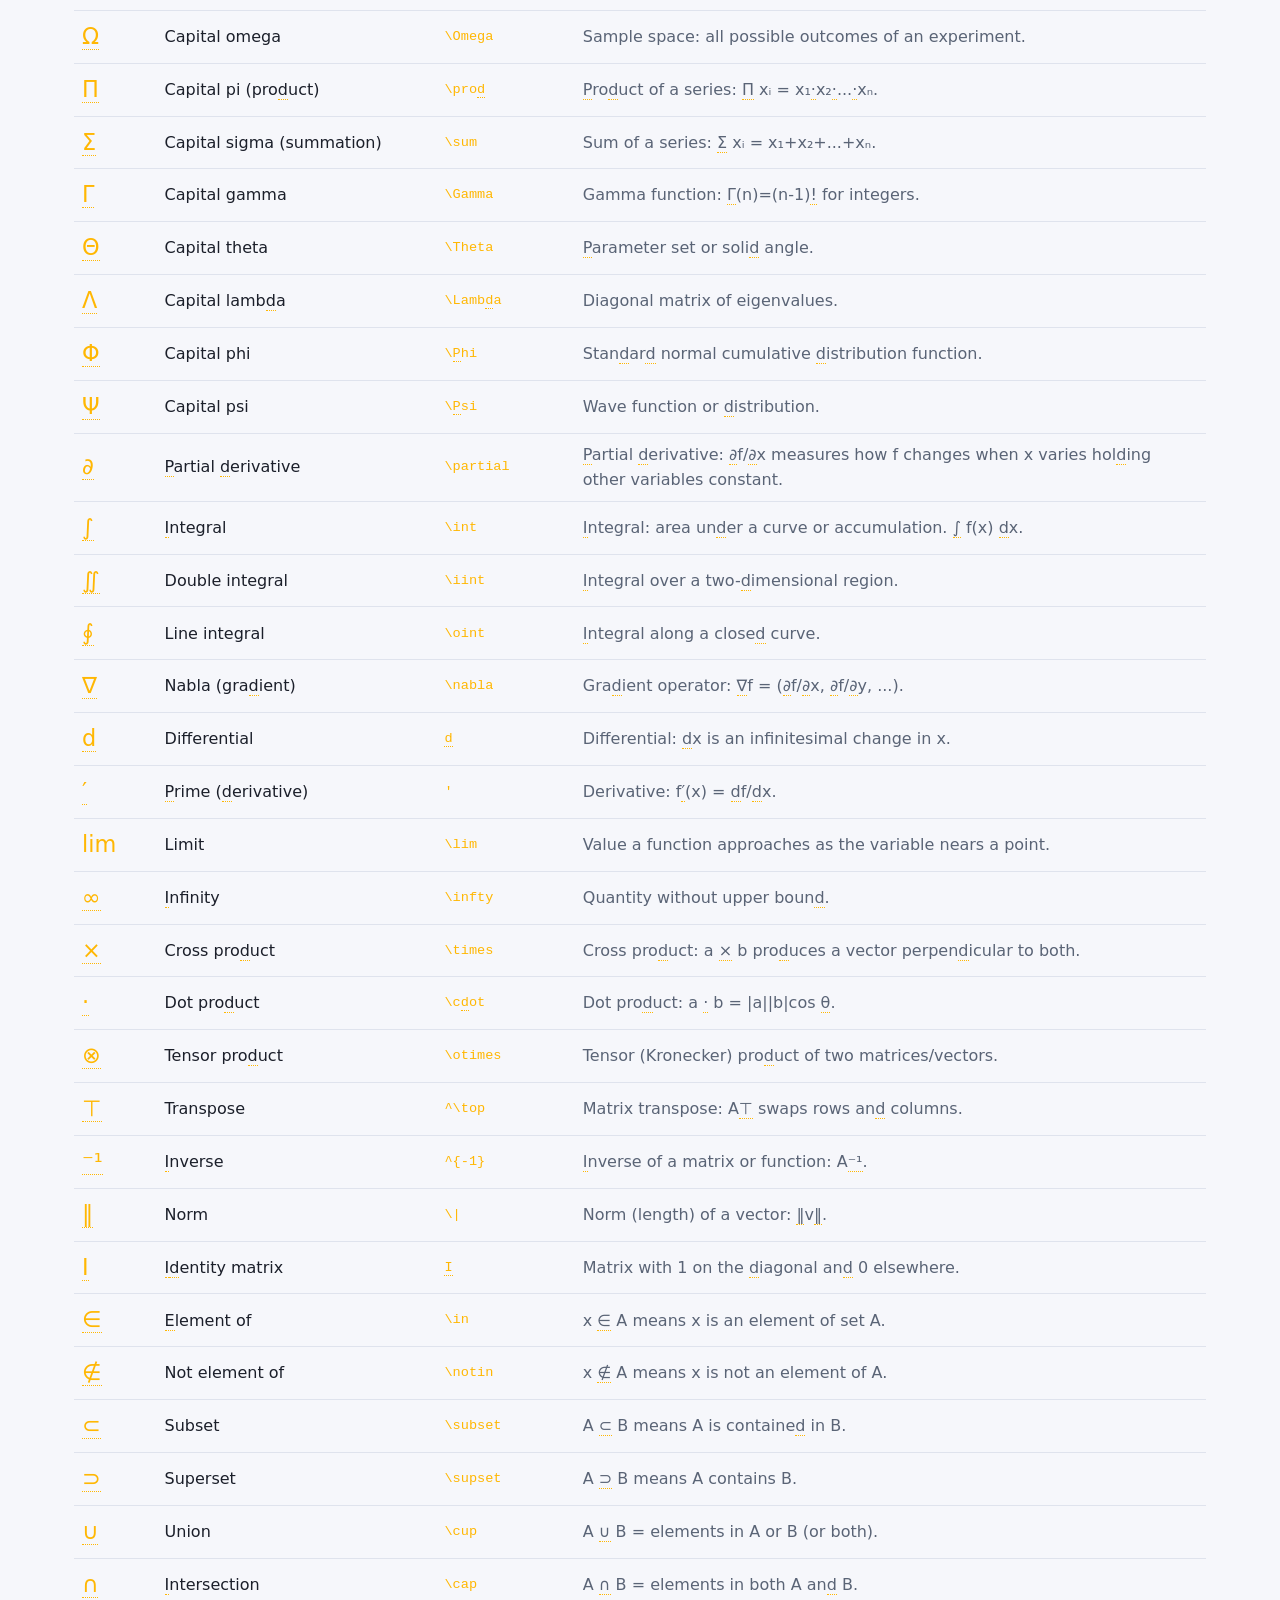
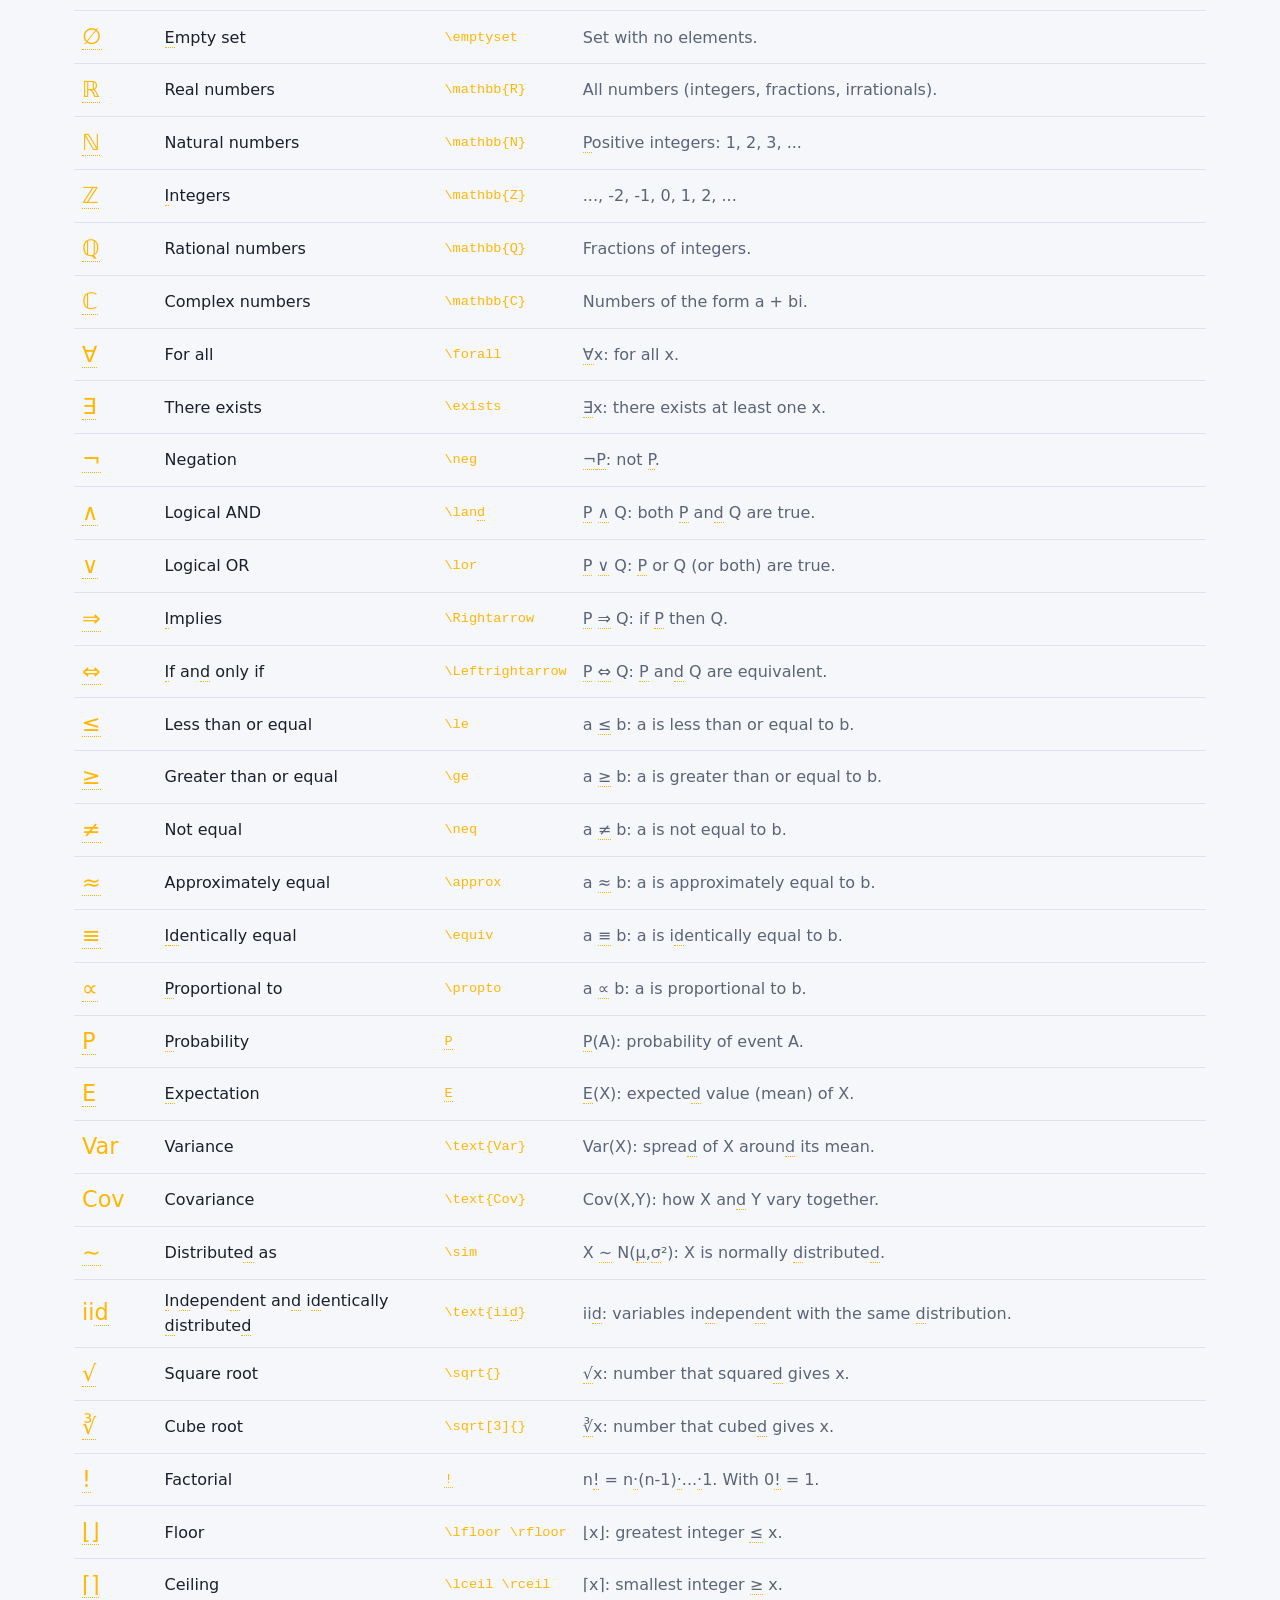
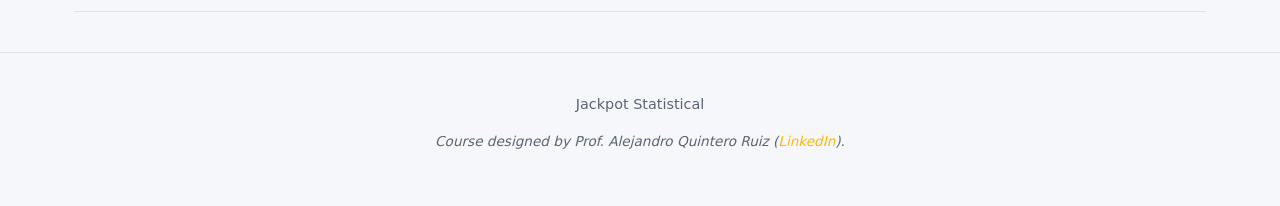
==== commit 13d0ec7d: "feat: efectos casino (fondo animado, glow neon, hero shimmer, particulas)" ====
--- a/en/glosario/index.html
+++ b/en/glosario/index.html
@@ -27,6 +27,7 @@
 <script src="../../assets/js/quiz.js"></script>
 <script src="../../assets/js/diploma.js"></script>
 <script src="../../assets/js/symbols.js"></script>
+<script src="../../assets/js/casino-bg.js"></script>
 <script>
 document.addEventListener("DOMContentLoaded",()=>{
   const g=document.getElementById("glossary");
--- a/assets/css/main.css
+++ b/assets/css/main.css
@@ -17,7 +17,14 @@
 
 *{box-sizing:border-box}
 html,body{margin:0;padding:0}
-body{font-family:var(--font);color:var(--text);background:var(--bg);line-height:1.6;min-height:100vh}
+body{font-family:var(--font);color:var(--text);background:var(--bg);line-height:1.6;min-height:100vh;position:relative}
+body::before{content:"";position:fixed;inset:0;z-index:-2;background:radial-gradient(ellipse at 20% 0%,rgba(255,183,3,.12),transparent 50%),radial-gradient(ellipse at 80% 100%,rgba(239,68,68,.10),transparent 50%),radial-gradient(ellipse at 50% 50%,rgba(52,211,153,.06),transparent 70%);pointer-events:none}
+.neon{color:var(--accent);text-shadow:0 0 8px rgba(255,183,3,.6),0 0 16px rgba(255,183,3,.3)}
+.glow{box-shadow:0 0 20px rgba(255,183,3,.25),0 10px 30px rgba(0,0,0,.35)}
+.card{background:linear-gradient(145deg,var(--panel),var(--panel-2));border:1px solid var(--line);border-radius:var(--radius);padding:24px;box-shadow:var(--shadow);display:flex;flex-direction:column;gap:8px;transition:transform .2s,box-shadow .2s, border-color .2s}
+.card:hover{transform:translateY(-4px);box-shadow:0 0 24px rgba(255,183,3,.2),0 14px 36px rgba(0,0,0,.4);border-color:var(--accent)}
+.block{background:linear-gradient(145deg,var(--panel),var(--panel-2));border:1px solid var(--line);border-radius:var(--radius);padding:22px;margin-bottom:18px;box-shadow:var(--shadow);transition:border-color .2s}
+.block:hover{border-color:rgba(255,183,3,.4)}
 a{color:var(--accent);text-decoration:none}
 a:hover{text-decoration:underline}
 img{max-width:100%;height:auto}
@@ -48,7 +55,11 @@
 .btn-sm{padding:6px 12px;font-size:.9rem}
 
 /* === Hero / landing === */
-.landing .hero{text-align:center;padding:80px var(--gutter) 60px;max-width:900px;margin:0 auto}
+.landing .hero{text-align:center;padding:80px var(--gutter) 60px;max-width:900px;margin:0 auto;position:relative}
+.landing .hero::before{content:"";position:absolute;inset:-40px;background:radial-gradient(circle at 50% 50%,rgba(255,183,3,.15),transparent 60%);z-index:-1;animation:pulse 4s ease-in-out infinite}
+@keyframes pulse{0%,100%{opacity:.6;transform:scale(1)}50%{opacity:1;transform:scale(1.05)}}
+.landing .hero h1{background:linear-gradient(135deg,#ffb703,#fb8500,#ffb703);background-size:200% 200%;-webkit-background-clip:text;background-clip:text;color:transparent;animation:shimmer 3s linear infinite}
+@keyframes shimmer{0%{background-position:0% 50%}100%{background-position:200% 50%}}
 .kicker{color:var(--muted);font-size:.85rem;letter-spacing:.12em;text-transform:uppercase;margin-bottom:12px}
 .accent{color:var(--accent)}
 .lead{font-size:1.2rem;color:var(--muted);max-width:760px;margin:0 auto 24px}
